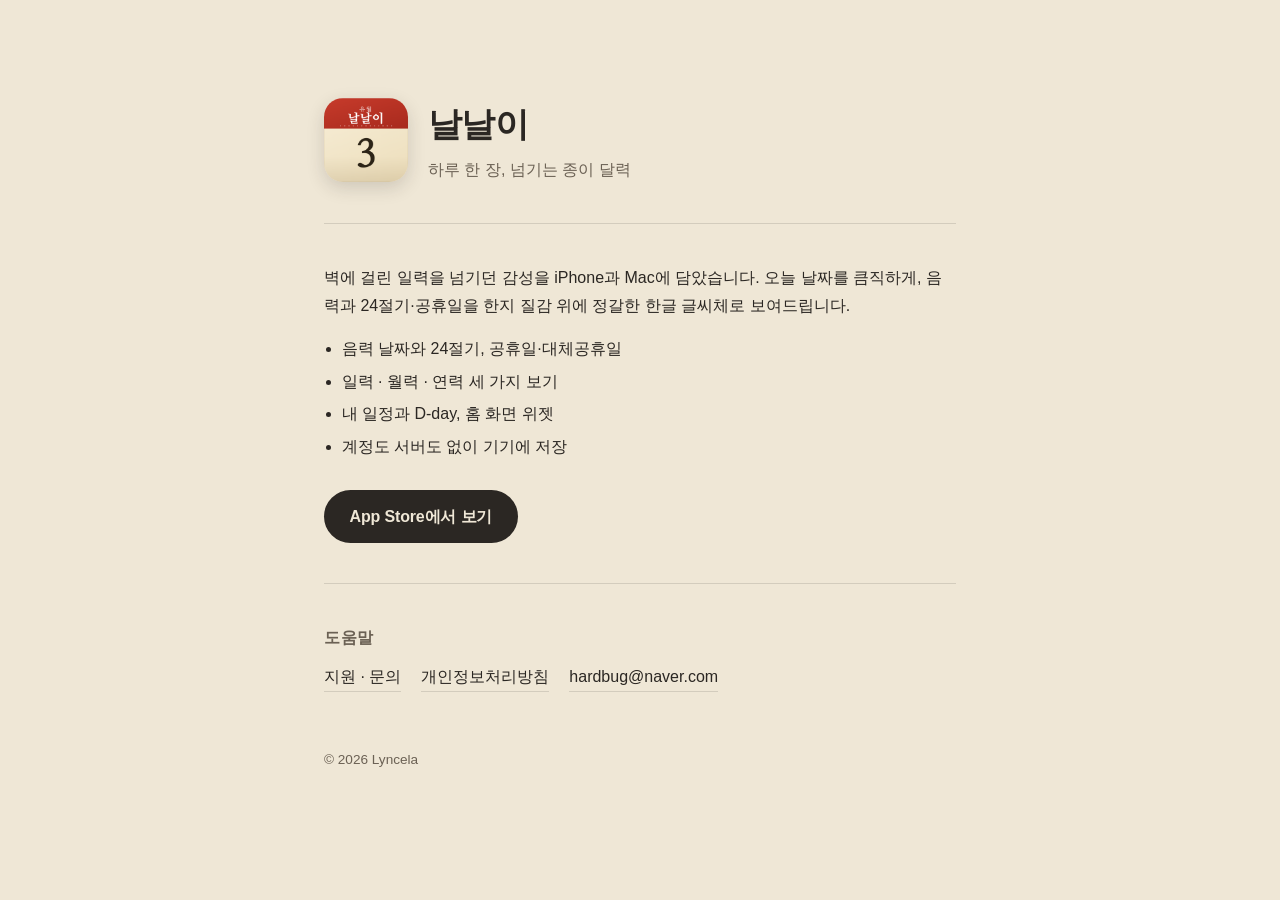
==== index.html @ f0594414 "날날이 소개 페이지 + app-ads.txt AdMob 앱 인증(app-ads.txt)에 개발자 웹사이트 도메인이 필요해 만든 사이트다. App Store 제품 페이지의 마케팅 U" ====
<!doctype html>
<html lang="ko">
<head>
<meta charset="utf-8">
<meta name="viewport" content="width=device-width, initial-scale=1">
<title>날날이 — 음력 일력 달력</title>
<meta name="description" content="하루 한 장, 넘기는 종이 달력. 음력과 24절기, 공휴일과 대체공휴일을 한지 감성으로.">
<link rel="icon" href="icon.png">
<style>
  :root {
    --paper: #efe7d6;
    --paper-deep: #e6dcc6;
    --ink: #2b2723;
    --ink-soft: #6b6154;
    --red: #b0402f;
    --line: rgba(43,39,35,.14);
  }
  * { box-sizing: border-box; }
  body {
    margin: 0;
    background: var(--paper);
    color: var(--ink);
    font-family: "Apple SD Gothic Neo", "Noto Sans KR", -apple-system, BlinkMacSystemFont, sans-serif;
    line-height: 1.7;
    -webkit-font-smoothing: antialiased;
  }
  .sheet {
    max-width: 680px;
    margin: 0 auto;
    padding: clamp(3rem, 8vw, 6rem) 1.5rem 4rem;
  }
  header { display: flex; gap: 1.25rem; align-items: center; }
  header img { width: 84px; height: 84px; border-radius: 19px; box-shadow: 0 6px 18px rgba(43,39,35,.16); }
  h1 { font-size: clamp(1.6rem, 4.5vw, 2.1rem); margin: 0 0 .2rem; letter-spacing: -.02em; }
  .tagline { color: var(--ink-soft); margin: 0; font-size: 1rem; }
  .rule { height: 1px; background: var(--line); margin: 2.5rem 0; }
  h2 { font-size: 1rem; letter-spacing: .04em; color: var(--ink-soft); font-weight: 600; margin: 0 0 .75rem; }
  ul { margin: 0; padding-left: 1.1rem; }
  li { margin-bottom: .35rem; }
  .cta {
    display: inline-block; margin-top: 1.5rem; padding: .8rem 1.6rem;
    background: var(--ink); color: var(--paper); border-radius: 999px;
    text-decoration: none; font-weight: 600; letter-spacing: -.01em;
  }
  .cta:hover { background: var(--red); }
  .links { display: flex; flex-wrap: wrap; gap: 1.25rem; margin-top: .5rem; }
  .links a { color: var(--ink); text-decoration: none; border-bottom: 1px solid var(--line); padding-bottom: 1px; }
  .links a:hover { color: var(--red); border-color: var(--red); }
  footer { margin-top: 3.5rem; color: var(--ink-soft); font-size: .85rem; }
  @media (prefers-color-scheme: dark) {
    :root { --paper: #201d1a; --paper-deep: #17150f; --ink: #ece4d4; --ink-soft: #a1978a; --line: rgba(236,228,212,.16); }
  }
</style>
</head>
<body>
<main class="sheet">
  <header>
    <img src="icon.png" alt="날날이 앱 아이콘" width="84" height="84">
    <div>
      <h1>날날이</h1>
      <p class="tagline">하루 한 장, 넘기는 종이 달력</p>
    </div>
  </header>

  <div class="rule"></div>

  <p>벽에 걸린 일력을 넘기던 감성을 iPhone과 Mac에 담았습니다.
     오늘 날짜를 큼직하게, 음력과 24절기·공휴일을 한지 질감 위에 정갈한 한글 글씨체로 보여드립니다.</p>

  <ul>
    <li>음력 날짜와 24절기, 공휴일·대체공휴일</li>
    <li>일력 · 월력 · 연력 세 가지 보기</li>
    <li>내 일정과 D-day, 홈 화면 위젯</li>
    <li>계정도 서버도 없이 기기에 저장</li>
  </ul>

  <a class="cta" href="https://apps.apple.com/kr/app/id6797797667">App Store에서 보기</a>

  <div class="rule"></div>

  <h2>도움말</h2>
  <div class="links">
    <a href="https://gist.github.com/hardbug1/c94ee6738d46cb981f95022e64af204a">지원 · 문의</a>
    <a href="https://gist.github.com/hardbug1/85fae5755b7dc292823fa43f1d35a768">개인정보처리방침</a>
    <a href="mailto:hardbug@naver.com">hardbug@naver.com</a>
  </div>

  <footer>© 2026 Lyncela</footer>
</main>
</body>
</html>
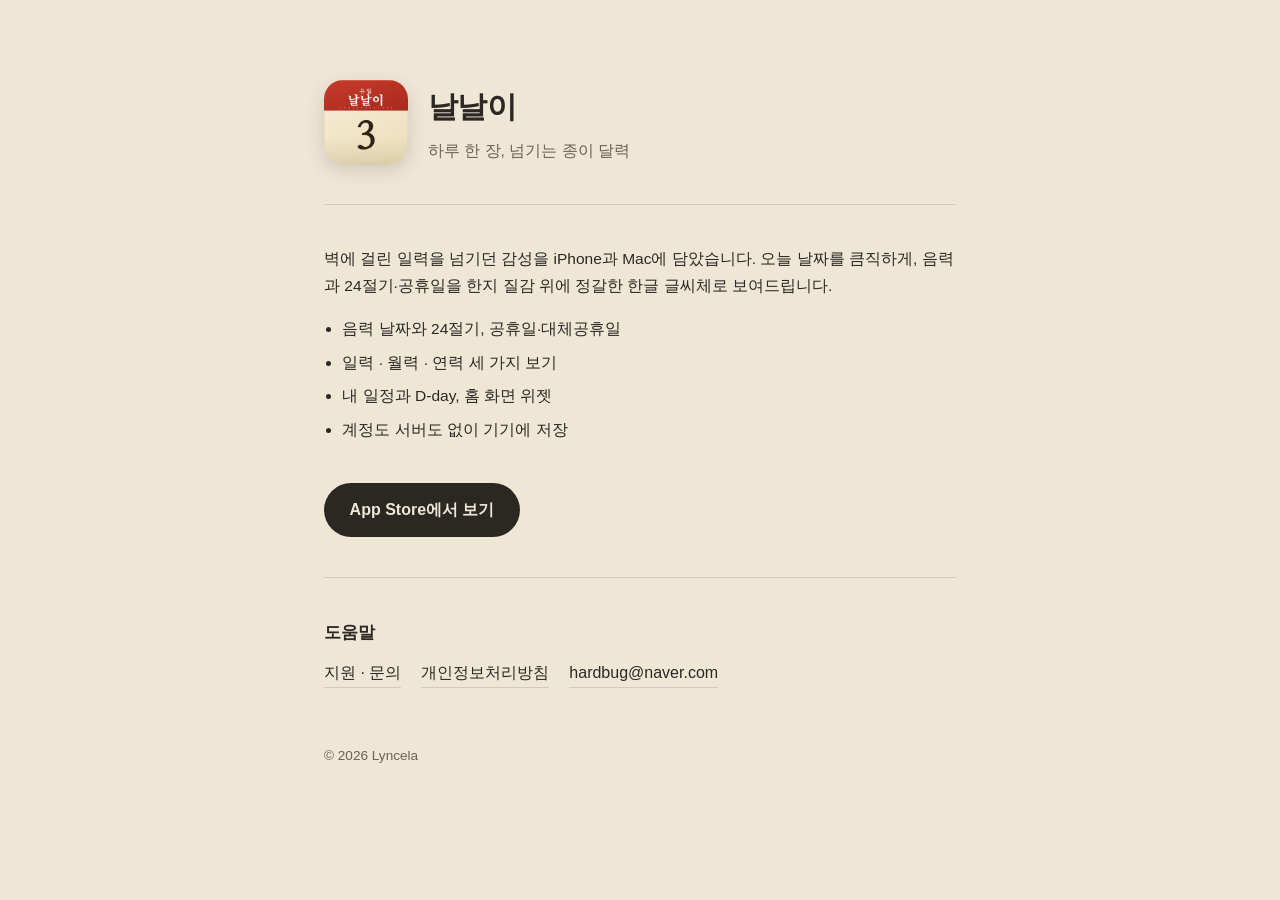
==== commit 986c3de1: "지원·개인정보처리방침 페이지를 gist에서 옮겨 온다 App Store에 적는 URL을 한 도메인으로 모은다. app-ads.txt 인증도 같은 도메인을 봐야 하고, gist보다 " ====
--- a/index.html
+++ b/index.html
@@ -6,50 +6,15 @@
 <title>날날이 — 음력 일력 달력</title>
 <meta name="description" content="하루 한 장, 넘기는 종이 달력. 음력과 24절기, 공휴일과 대체공휴일을 한지 감성으로.">
 <link rel="icon" href="icon.png">
+<link rel="stylesheet" href="style.css">
 <style>
-  :root {
-    --paper: #efe7d6;
-    --paper-deep: #e6dcc6;
-    --ink: #2b2723;
-    --ink-soft: #6b6154;
-    --red: #b0402f;
-    --line: rgba(43,39,35,.14);
-  }
-  * { box-sizing: border-box; }
-  body {
-    margin: 0;
-    background: var(--paper);
-    color: var(--ink);
-    font-family: "Apple SD Gothic Neo", "Noto Sans KR", -apple-system, BlinkMacSystemFont, sans-serif;
-    line-height: 1.7;
-    -webkit-font-smoothing: antialiased;
-  }
-  .sheet {
-    max-width: 680px;
-    margin: 0 auto;
-    padding: clamp(3rem, 8vw, 6rem) 1.5rem 4rem;
-  }
   header { display: flex; gap: 1.25rem; align-items: center; }
   header img { width: 84px; height: 84px; border-radius: 19px; box-shadow: 0 6px 18px rgba(43,39,35,.16); }
-  h1 { font-size: clamp(1.6rem, 4.5vw, 2.1rem); margin: 0 0 .2rem; letter-spacing: -.02em; }
-  .tagline { color: var(--ink-soft); margin: 0; font-size: 1rem; }
-  .rule { height: 1px; background: var(--line); margin: 2.5rem 0; }
-  h2 { font-size: 1rem; letter-spacing: .04em; color: var(--ink-soft); font-weight: 600; margin: 0 0 .75rem; }
-  ul { margin: 0; padding-left: 1.1rem; }
-  li { margin-bottom: .35rem; }
-  .cta {
-    display: inline-block; margin-top: 1.5rem; padding: .8rem 1.6rem;
-    background: var(--ink); color: var(--paper); border-radius: 999px;
-    text-decoration: none; font-weight: 600; letter-spacing: -.01em;
-  }
-  .cta:hover { background: var(--red); }
+  h1 { margin: 0 0 .2rem; }
+  .tagline { color: var(--ink-soft); margin: 0; }
+  .cta { display: inline-block; margin-top: 1.5rem; padding: .8rem 1.6rem; background: var(--ink); color: var(--paper); border-radius: 999px; border: 0; font-weight: 600; }
+  .cta:hover { background: var(--red); color: var(--paper); }
   .links { display: flex; flex-wrap: wrap; gap: 1.25rem; margin-top: .5rem; }
-  .links a { color: var(--ink); text-decoration: none; border-bottom: 1px solid var(--line); padding-bottom: 1px; }
-  .links a:hover { color: var(--red); border-color: var(--red); }
-  footer { margin-top: 3.5rem; color: var(--ink-soft); font-size: .85rem; }
-  @media (prefers-color-scheme: dark) {
-    :root { --paper: #201d1a; --paper-deep: #17150f; --ink: #ece4d4; --ink-soft: #a1978a; --line: rgba(236,228,212,.16); }
-  }
 </style>
 </head>
 <body>
@@ -80,8 +45,8 @@
 
   <h2>도움말</h2>
   <div class="links">
-    <a href="https://gist.github.com/hardbug1/c94ee6738d46cb981f95022e64af204a">지원 · 문의</a>
-    <a href="https://gist.github.com/hardbug1/85fae5755b7dc292823fa43f1d35a768">개인정보처리방침</a>
+    <a href="support/">지원 · 문의</a>
+    <a href="privacy/">개인정보처리방침</a>
     <a href="mailto:hardbug@naver.com">hardbug@naver.com</a>
   </div>
 
--- a/style.css
+++ b/style.css
@@ -0,0 +1,39 @@
+:root {
+  --paper: #efe7d6;
+  --ink: #2b2723;
+  --ink-soft: #6b6154;
+  --red: #b0402f;
+  --line: rgba(43,39,35,.14);
+  --card: rgba(255,255,255,.42);
+}
+@media (prefers-color-scheme: dark) {
+  :root { --paper: #201d1a; --ink: #ece4d4; --ink-soft: #a1978a; --line: rgba(236,228,212,.16); --card: rgba(255,255,255,.05); }
+}
+* { box-sizing: border-box; }
+body {
+  margin: 0;
+  background: var(--paper);
+  color: var(--ink);
+  font-family: "Apple SD Gothic Neo", "Noto Sans KR", -apple-system, BlinkMacSystemFont, sans-serif;
+  line-height: 1.75;
+  -webkit-font-smoothing: antialiased;
+}
+.sheet { max-width: 680px; margin: 0 auto; padding: clamp(2.5rem, 7vw, 5rem) 1.5rem 4rem; }
+a { color: var(--ink); text-decoration: none; border-bottom: 1px solid var(--line); }
+a:hover { color: var(--red); border-color: var(--red); }
+.back { display: inline-block; margin-bottom: 2rem; color: var(--ink-soft); border: 0; font-size: .9rem; }
+.back:hover { color: var(--red); }
+h1 { font-size: clamp(1.5rem, 4vw, 1.9rem); letter-spacing: -.02em; margin: 0 0 .4rem; }
+.sub { color: var(--ink-soft); margin: 0 0 2.5rem; font-size: .95rem; }
+h2 { font-size: 1.05rem; margin: 2.5rem 0 .75rem; letter-spacing: -.01em; }
+h3 { font-size: 1rem; margin: 2rem 0 .4rem; }
+p, li { font-size: .97rem; }
+ul { padding-left: 1.15rem; }
+li { margin-bottom: .4rem; }
+.rule { height: 1px; background: var(--line); margin: 2.5rem 0; }
+.qa { background: var(--card); border: 1px solid var(--line); border-radius: 14px; padding: 1.1rem 1.3rem; margin-bottom: .9rem; }
+.qa h3 { margin: 0 0 .35rem; font-size: .98rem; }
+.qa p { margin: 0; color: var(--ink-soft); }
+.qa p + p { margin-top: .5rem; }
+footer { margin-top: 3.5rem; color: var(--ink-soft); font-size: .85rem; }
+strong { font-weight: 600; }
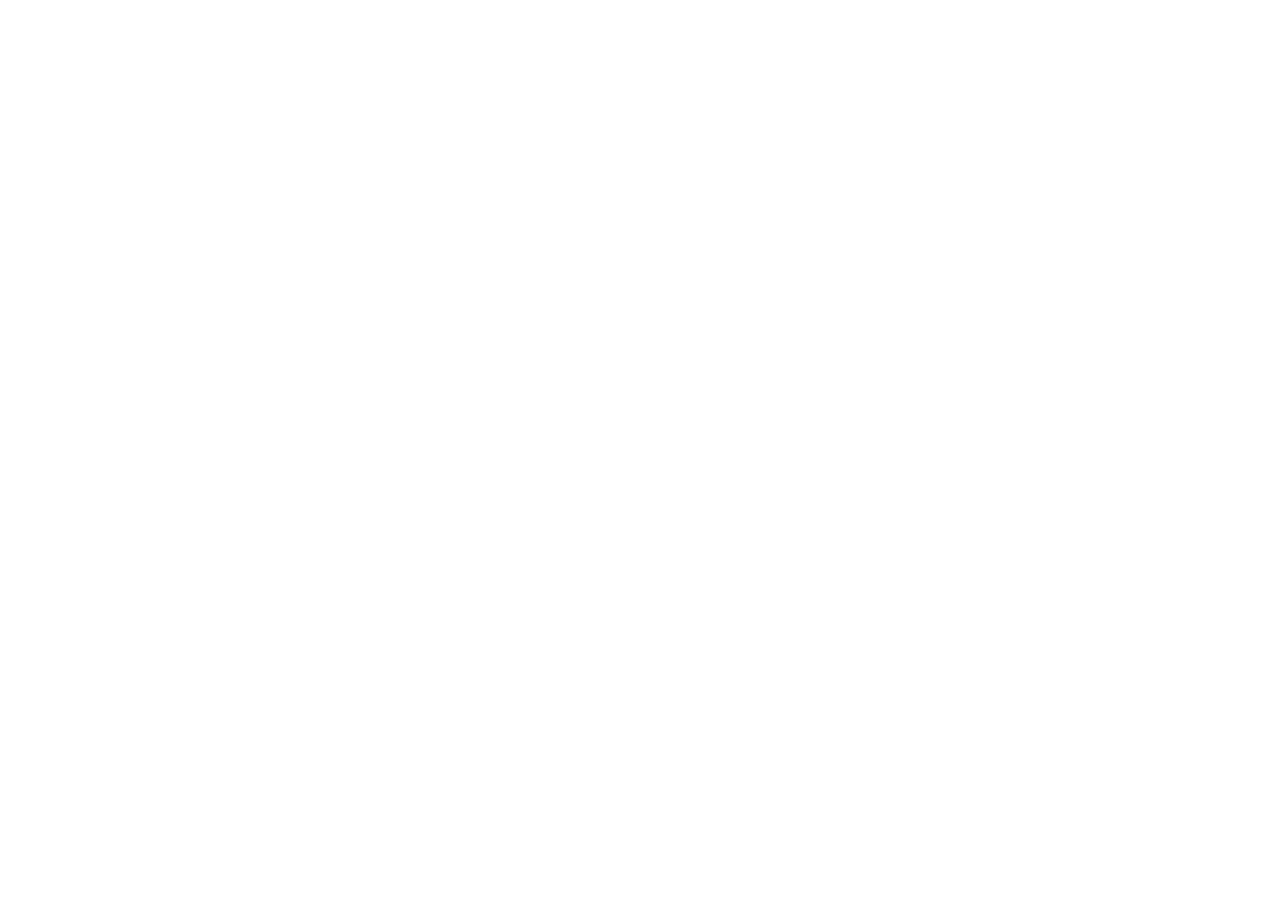
==== commit c2a8b9c7: "chore: 모든 페이지를 lyncela.com으로 리다이렉트 (app-ads.txt는 유지) Co-Authored-By: Claude Fable 5.1 <noreply@anthr" ====
--- a/index.html
+++ b/index.html
@@ -3,54 +3,13 @@
 <head>
 <meta charset="utf-8">
 <meta name="viewport" content="width=device-width, initial-scale=1">
-<title>날날이 — 음력 일력 달력</title>
-<meta name="description" content="하루 한 장, 넘기는 종이 달력. 음력과 24절기, 공휴일과 대체공휴일을 한지 감성으로.">
-<link rel="icon" href="icon.png">
-<link rel="stylesheet" href="style.css">
-<style>
-  header { display: flex; gap: 1.25rem; align-items: center; }
-  header img { width: 84px; height: 84px; border-radius: 19px; box-shadow: 0 6px 18px rgba(43,39,35,.16); }
-  h1 { margin: 0 0 .2rem; }
-  .tagline { color: var(--ink-soft); margin: 0; }
-  .cta { display: inline-block; margin-top: 1.5rem; padding: .8rem 1.6rem; background: var(--ink); color: var(--paper); border-radius: 999px; border: 0; font-weight: 600; }
-  .cta:hover { background: var(--red); color: var(--paper); }
-  .links { display: flex; flex-wrap: wrap; gap: 1.25rem; margin-top: .5rem; }
-</style>
+<meta name="robots" content="noindex">
+<meta http-equiv="refresh" content="0; url=https://lyncela.com/nalnal/">
+<link rel="canonical" href="https://lyncela.com/nalnal/">
+<title>날날이</title>
+<style>body{margin:0;min-height:100vh;display:grid;place-items:center;font-family:system-ui,-apple-system,"Apple SD Gothic Neo",sans-serif;color:#2E2F33;background:#fff}a{color:#0066FF}p{padding:0 1.5rem;text-align:center;line-height:1.7}</style>
 </head>
 <body>
-<main class="sheet">
-  <header>
-    <img src="icon.png" alt="날날이 앱 아이콘" width="84" height="84">
-    <div>
-      <h1>날날이</h1>
-      <p class="tagline">하루 한 장, 넘기는 종이 달력</p>
-    </div>
-  </header>
-
-  <div class="rule"></div>
-
-  <p>벽에 걸린 일력을 넘기던 감성을 iPhone과 Mac에 담았습니다.
-     오늘 날짜를 큼직하게, 음력과 24절기·공휴일을 한지 질감 위에 정갈한 한글 글씨체로 보여드립니다.</p>
-
-  <ul>
-    <li>음력 날짜와 24절기, 공휴일·대체공휴일</li>
-    <li>일력 · 월력 · 연력 세 가지 보기</li>
-    <li>내 일정과 D-day, 홈 화면 위젯</li>
-    <li>계정도 서버도 없이 기기에 저장</li>
-  </ul>
-
-  <a class="cta" href="https://apps.apple.com/kr/app/id6797797667">App Store에서 보기</a>
-
-  <div class="rule"></div>
-
-  <h2>도움말</h2>
-  <div class="links">
-    <a href="support/">지원 · 문의</a>
-    <a href="privacy/">개인정보처리방침</a>
-    <a href="mailto:hardbug@naver.com">hardbug@naver.com</a>
-  </div>
-
-  <footer>© 2026 Lyncela</footer>
-</main>
+<p>날날이 페이지는 <a href="https://lyncela.com/nalnal/">lyncela.com</a>으로 옮겼습니다.<br>자동으로 이동하지 않으면 링크를 눌러 주세요.</p>
 </body>
 </html>
